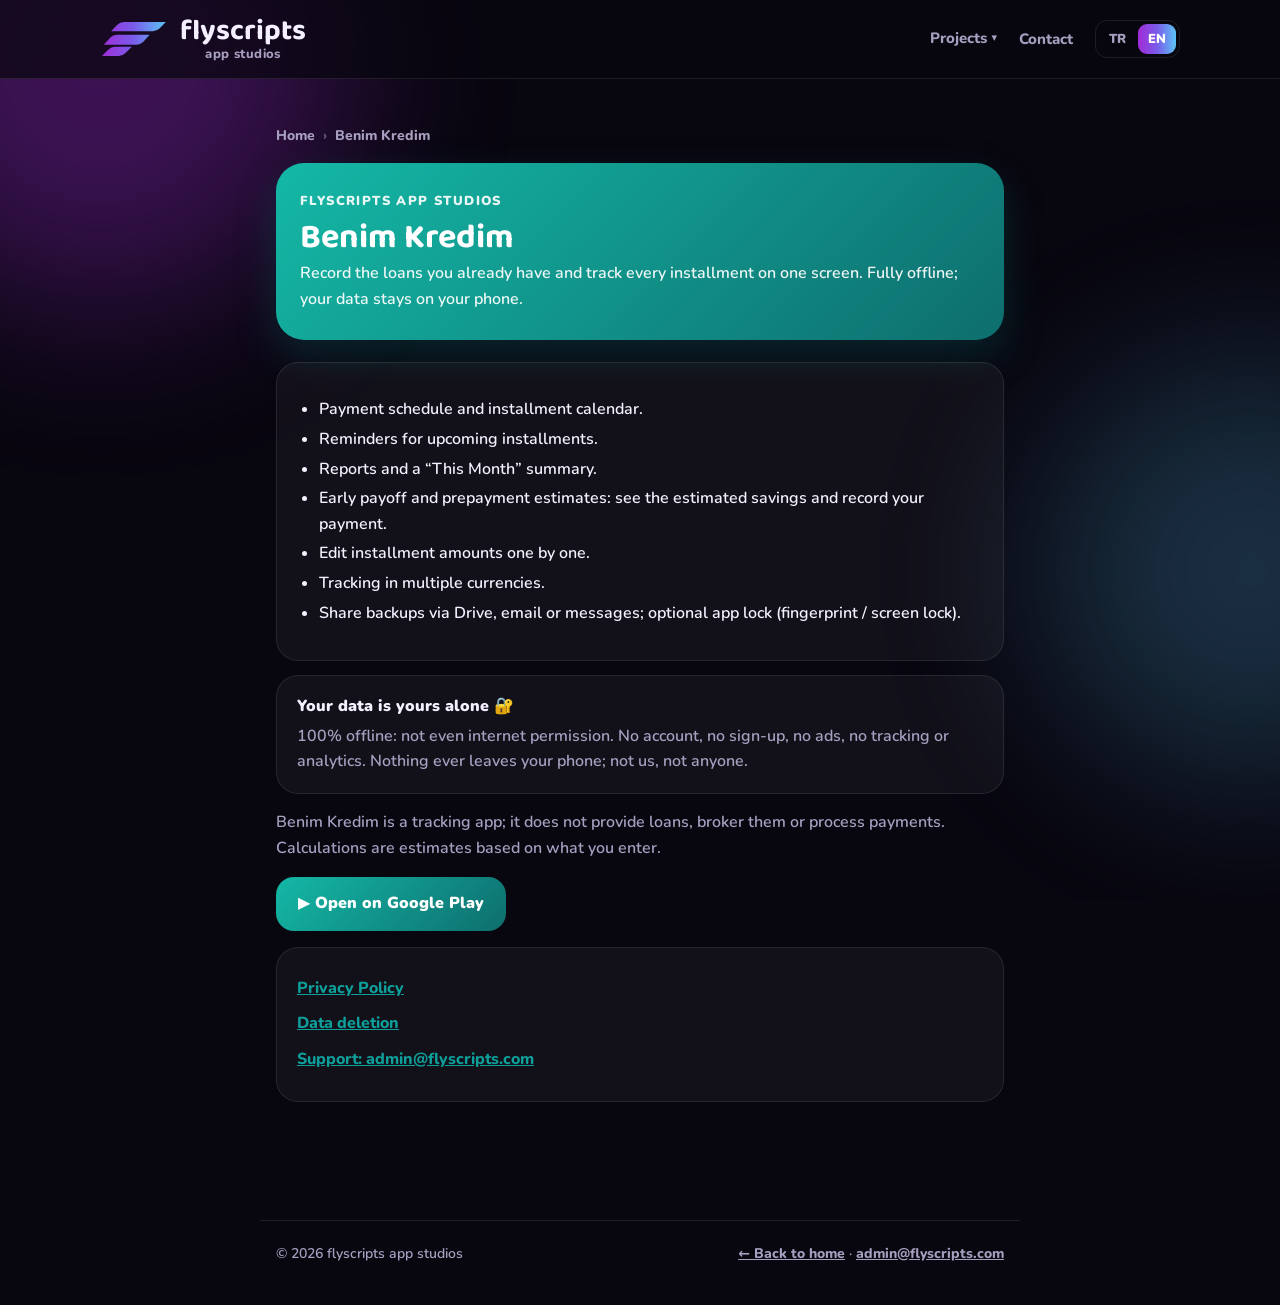
==== benimkredim/index.html @ d1149ee3 "Benim Kredim app page; policy breadcrumbs lead to each app page Co-Authored-By: Claude Opus 5.5 <nor" ====
<!doctype html>
<html lang="tr">
<head>
<meta charset="utf-8">
<meta name="viewport" content="width=device-width, initial-scale=1">
<meta name="description" content="Benim Kredim: kredi ve taksit takibi. Tamamen çevrimdışı, hesap yok, reklam yok; verileriniz yalnızca telefonunuzda.">
<meta name="robots" content="index, follow">
<link rel="canonical" href="https://www.flyscripts.com/benimkredim/">
<title>Benim Kredim</title>
<link rel="stylesheet" href="style.css?v=3">
<link rel="stylesheet" href="../assets/sub.css?v=4">
<link rel="icon" href="../assets/flyscripts-mark.svg" type="image/svg+xml">
<script src="lang.js?v=3"></script>
</head>
<body class="tr">
<div class="aurora"><span></span><span></span></div>
<header class="site-header">
  <div class="bar">
    <a class="logo" href="../"><img src="../assets/flyscripts-mark.svg" alt=""><span class="wm"><b>flyscripts</b><small>app studios</small></span></a>
    <nav>
      <div class="dd">
        <button class="dd-btn" aria-haspopup="true" aria-expanded="false"><span data-lang="tr">Projeler</span><span data-lang="en">Projects</span> <span class="caret">▾</span></button>
        <div class="dd-menu" role="menu">
          <a role="menuitem" href="../#benim-kredim"><img src="../assets/bk-icon.png" alt=""><span><b>Benim Kredim</b>
            <small><span data-lang="tr">Kredi taksit takibi · Google Play’de</span><span data-lang="en">Loan installment tracker · On Google Play</span></small></span></a>
          <a role="menuitem" href="../#pati-karnem"><img src="../assets/pati-icon.svg" alt=""><span><b>Pati Karnem</b>
            <small><span data-lang="tr">Evcil dost sağlık karnesi · Yakında</span><span data-lang="en">Pet health card · Coming soon</span></small></span></a>
          <a role="menuitem" href="../#daymosaic"><img src="../assets/dm-icon.png" alt=""><span><b>DayMosaic</b>
            <small><span data-lang="tr">Tek satır günlük · Yakında</span><span data-lang="en">One-line journal · Coming soon</span></small></span></a>
          <a role="menuitem" href="../#tint-alchemist"><img src="../assets/ta-icon.png" alt=""><span><b>Tint Alchemist</b>
            <small><span data-lang="tr">Renk karıştırma bulmacası · Yakında</span><span data-lang="en">Colour mixing puzzle · Coming soon</span></small></span></a>
        </div>
      </div>
      <a class="contact" href="../#iletisim"><span data-lang="tr">İletişim</span><span data-lang="en">Contact</span></a>
      <div class="lang"><button data-l="tr">TR</button><button data-l="en">EN</button></div>
    </nav>
  </div>
</header>
<div class="wrap">
  <nav class="crumbs" aria-label="breadcrumb"><a href="../"><span data-lang="tr">Ana sayfa</span><span data-lang="en">Home</span></a><span class="sep">›</span><a href="../#benim-kredim">Benim Kredim</a></nav>
  <div data-lang="tr">
    <div class="hero">
      <div class="brand">flyscripts app studios</div>
      <h1>Benim Kredim</h1>
      <p>Bankalardan almış olduğunuz kredileri kendiniz kaydedin, taksitlerinizi tek ekranda takip edin. Tamamen çevrimdışı; verileriniz telefonunuzda kalır.</p>
    </div>
    <div class="card">
      <ul>
        <li>Ödeme planı ve taksit takvimi.</li>
        <li>Yaklaşan taksitler için hatırlatmalar.</li>
        <li>Raporlar ve “Bu Ay” özeti.</li>
        <li>Erken kapama ve ara ödeme tahmini: tahmini tasarrufu görün, ödemenizi kaydedin.</li>
        <li>Taksit tutarlarını tek tek düzenleme.</li>
        <li>Farklı para birimlerinde takip.</li>
        <li>Yedeği Drive, e-posta ya da mesajla paylaşma; isteğe bağlı uygulama kilidi (parmak izi / ekran kilidi).</li>
      </ul>
    </div>
    <div class="card">
      <h3 style="margin-top:0">Verileriniz sadece sizin 🔐</h3>
      <p class="muted" style="margin:0">%100 çevrimdışı: internet izni bile yok. Hesap yok, kayıt yok, reklam yok, takip ve analitik yok. Hiçbir şey telefonunuzdan çıkmaz; ne biz görürüz, ne başkası.</p>
    </div>
    <p class="muted">Benim Kredim bir takip uygulamasıdır; kredi vermez, aracılık yapmaz, ödeme işlemez. Hesaplamalar girdiğiniz bilgilere göre tahminidir.</p>
    <p><a class="btn" style="background:linear-gradient(135deg,#14B8A6,#0E6E6E)" href="https://play.google.com/store/apps/details?id=com.benimkredim.kredi_takip" target="_blank" rel="noopener">▶ Google Play’de aç</a></p>
    <div class="card links">
      <a href="gizlilik.html">Gizlilik Politikası</a>
      <a href="veri-silme.html">Veri silme</a>
      <a href="mailto:admin@flyscripts.com">Destek: admin@flyscripts.com</a>
    </div>
  </div>
  <div data-lang="en">
    <div class="hero">
      <div class="brand">flyscripts app studios</div>
      <h1>Benim Kredim</h1>
      <p>Record the loans you already have and track every installment on one screen. Fully offline; your data stays on your phone.</p>
    </div>
    <div class="card">
      <ul>
        <li>Payment schedule and installment calendar.</li>
        <li>Reminders for upcoming installments.</li>
        <li>Reports and a “This Month” summary.</li>
        <li>Early payoff and prepayment estimates: see the estimated savings and record your payment.</li>
        <li>Edit installment amounts one by one.</li>
        <li>Tracking in multiple currencies.</li>
        <li>Share backups via Drive, email or messages; optional app lock (fingerprint / screen lock).</li>
      </ul>
    </div>
    <div class="card">
      <h3 style="margin-top:0">Your data is yours alone 🔐</h3>
      <p class="muted" style="margin:0">100% offline: not even internet permission. No account, no sign-up, no ads, no tracking or analytics. Nothing ever leaves your phone; not us, not anyone.</p>
    </div>
    <p class="muted">Benim Kredim is a tracking app; it does not provide loans, broker them or process payments. Calculations are estimates based on what you enter.</p>
    <p><a class="btn" style="background:linear-gradient(135deg,#14B8A6,#0E6E6E)" href="https://play.google.com/store/apps/details?id=com.benimkredim.kredi_takip" target="_blank" rel="noopener">▶ Open on Google Play</a></p>
    <div class="card links">
      <a href="gizlilik.html?lang=en">Privacy Policy</a>
      <a href="veri-silme.html?lang=en">Data deletion</a>
      <a href="mailto:admin@flyscripts.com">Support: admin@flyscripts.com</a>
    </div>
  </div>
</div>
<footer class="site-footer"><span>© 2026 flyscripts app studios</span><span><a href="../"><span data-lang="tr">← Ana sayfaya dön</span><span data-lang="en">← Back to home</span></a> · <a href="mailto:admin@flyscripts.com">admin@flyscripts.com</a></span></footer>
<script>
(function () {
  var dd = document.querySelector('.dd'), b = dd && dd.querySelector('.dd-btn');
  if (!dd) return;
  b.onclick = function (e) { e.stopPropagation(); b.setAttribute('aria-expanded', dd.classList.toggle('open')); };
  document.addEventListener('click', function () { dd.classList.remove('open'); b.setAttribute('aria-expanded', false); });
  document.addEventListener('keydown', function (e) { if (e.key === 'Escape') dd.classList.remove('open'); });
})();
</script>
</body>
</html>
---- benimkredim/style.css ----
/* Benim Kredim sayfaları — uygulamanın renkleri ve kendi gömülü yazı tipleri (SIL OFL). */
@font-face { font-family: "Nunito"; src: url("../patikarnem/fonts/Nunito.ttf") format("truetype"); font-weight: 200 1000; font-display: swap; }
@font-face { font-family: "Baloo 2"; src: url("../patikarnem/fonts/Baloo2.ttf") format("truetype"); font-weight: 400 800; font-display: swap; }

:root {
  --bg: #FFF7EF; --card: #FFFFFF; --ink: #2B2040; --soft: #6E6382; --line: #F0E4DA;
  --coral: #FF6B8B; --grape: #8B5CF6; --sky: #4C8DFF; --mint: #14B8A6; --sun: #FFB627; --danger: #E5484D;
}
@media (prefers-color-scheme: dark) {
  :root { --bg: #16111F; --card: #231B30; --ink: #F4EEFF; --soft: #B4A9C8; --line: #2E2440; }
}
* { box-sizing: border-box; }
html, body { margin: 0; }
body {
  font-family: "Nunito", system-ui, sans-serif; font-weight: 600; color: var(--ink); background: var(--bg);
  line-height: 1.6; -webkit-font-smoothing: antialiased;
}
a { color: #0E9F9A; font-weight: 800; }
.wrap { max-width: 760px; margin: 0 auto; padding: 24px 16px 64px; }
.hero {
  border-radius: 28px; padding: 28px 24px; color: #fff; margin-bottom: 22px;
  background: linear-gradient(135deg, #14B8A6, #0E6E6E); box-shadow: 0 16px 40px rgba(14,110,110,.3);
}
.hero .brand { font-size: 13px; font-weight: 900; letter-spacing: 1.4px; opacity: .9; text-transform: uppercase; }
.hero h1 { font-family: "Baloo 2", sans-serif; font-weight: 700; font-size: 34px; line-height: 1.15; margin: 6px 0 4px; }
.hero p { margin: 0; opacity: .92; }
h2 { font-family: "Baloo 2", sans-serif; font-weight: 700; font-size: 22px; margin: 28px 0 6px; }
h3 { font-size: 16px; font-weight: 900; margin: 18px 0 4px; }
.card { background: var(--card); border: 1px solid var(--line); border-radius: 22px; padding: 18px 20px; margin: 14px 0; }
.muted { color: var(--soft); }
ul { padding-left: 22px; } li { margin: 4px 0; }
.lang { display: inline-flex; background: var(--card); border: 1px solid var(--line); border-radius: 16px; padding: 4px; gap: 4px; margin-bottom: 16px; }
.lang button {
  font: inherit; font-weight: 900; border: 0; border-radius: 12px; padding: 8px 16px; cursor: pointer;
  background: transparent; color: var(--soft);
}
.lang button.on { background: linear-gradient(135deg, #14B8A6, #0E6E6E); color: #fff; }
[data-lang] { display: none; }
body.tr [data-lang="tr"], body.en [data-lang="en"] { display: block; }
body.tr span[data-lang="tr"], body.en span[data-lang="en"] { display: inline; }
.btn {
  display: inline-block; text-decoration: none; color: #fff; font-weight: 900; border: 0; cursor: pointer; font-size: 16px;
  padding: 14px 22px; border-radius: 18px; background: linear-gradient(135deg, var(--coral), var(--grape));
}
.links a { display: block; margin: 10px 0; }
input[type=password] {
  width: 100%; font: inherit; padding: 14px 16px; border-radius: 16px; border: 2px solid var(--line);
  background: var(--bg); color: var(--ink); margin: 6px 0 12px;
}
.status { text-align: center; padding: 28px 8px; }
.status .icon { font-size: 64px; line-height: 1; }
.ok { color: var(--mint); } .err { color: var(--danger); }
footer { margin-top: 36px; font-size: 13px; color: var(--soft); text-align: center; }
---- assets/sub.css ----
/* Alt sayfalar (gizlilik, veri silme): ana sitenin koyu teması ve üst çubuğu.
   Her uygulamanın style.css'inden SONRA yüklenir. */
:root {
  --bg: #08060F; --bg2: #110D1D; --card: rgba(255,255,255,.045); --line: rgba(255,255,255,.09);
  --ink: #F4F0FF; --soft: #A79FC0;
  --violet: #A12BD6; --indigo: #7A5BEA; --cyan: #5BC4F5;
  --brand: linear-gradient(90deg, var(--violet), var(--indigo) 50%, var(--cyan));
}
body { background: var(--bg); color: var(--ink); }
.card { background: var(--card); border-color: var(--line); }
.aurora { position: fixed; inset: 0; z-index: -1; overflow: hidden; pointer-events: none; }
.aurora span { position: absolute; border-radius: 50%; filter: blur(90px); opacity: .35; }
.aurora span:nth-child(1) { width: 480px; height: 480px; background: var(--violet); top: -180px; left: -140px; }
.aurora span:nth-child(2) { width: 420px; height: 420px; background: var(--cyan); top: 40%; right: -180px; opacity: .22; }

/* Üst çubuk (ana sayfadakinin aynısı) */
.site-header { position: sticky; top: 0; z-index: 10; backdrop-filter: blur(14px); background: rgba(8,6,15,.7); border-bottom: 1px solid var(--line); }
.site-header .bar { max-width: 1120px; margin: 0 auto; padding: 0 20px; display: flex; align-items: center; gap: 18px; height: 78px; }
.site-header .logo { display: flex; align-items: center; gap: 14px; text-decoration: none; color: var(--ink); }
.site-header .logo img { height: 34px; }
.site-header .wm { display: flex; flex-direction: column; align-items: center; line-height: 1; }
.site-header .wm b { font-family: "Baloo 2", sans-serif; font-weight: 700; font-size: 29px; }
.site-header .wm small { color: var(--soft); font-weight: 800; font-size: 13px; letter-spacing: .4px; margin-top: 2px; }
.site-header nav { margin-left: auto; display: flex; gap: 22px; align-items: center; }
.site-header nav > a { text-decoration: none; color: var(--soft); font-weight: 800; font-size: 15px; }
.site-header nav > a:hover { color: var(--ink); }
.site-header .lang { display: inline-flex; margin: 0; background: transparent; border: 1px solid var(--line); border-radius: 12px; padding: 3px; gap: 2px; }
.site-header .lang button { font: inherit; font-size: 13px; font-weight: 900; border: 0; padding: 5px 10px; border-radius: 9px; cursor: pointer; background: transparent; color: var(--soft); }
.site-header .lang button.on { background: var(--brand); color: #fff; }

.dd { position: relative; }
.dd-btn { white-space: nowrap; display: inline-flex; align-items: center; gap: 4px; font: inherit; font-weight: 800; font-size: 15px; line-height: 1.6; color: var(--soft); background: none; border: 0; cursor: pointer; padding: 0; }
.dd-btn:hover, .dd.open .dd-btn { color: var(--ink); }
.dd .caret { display: inline-block; font-size: 11px; transition: transform .2s; }
.dd.open .caret { transform: rotate(180deg); }
.dd-menu {
  position: absolute; top: calc(100% + 10px); right: -12px; width: 320px; padding: 8px; border-radius: 20px;
  background: rgba(17,13,29,.97); border: 1px solid var(--line); box-shadow: 0 24px 60px rgba(0,0,0,.5);
  opacity: 0; visibility: hidden; transform: translateY(-6px); transition: opacity .18s, transform .18s, visibility .18s;
}
.dd-menu::before { content: ""; position: absolute; top: -12px; left: 0; right: 0; height: 12px; }
.dd.open .dd-menu { opacity: 1; visibility: visible; transform: none; }
@media (hover: hover) { .dd:hover .dd-menu { opacity: 1; visibility: visible; transform: none; } }
.dd-menu a { display: flex; align-items: center; gap: 12px; padding: 10px; border-radius: 14px; text-decoration: none; color: var(--ink); }
.dd-menu a:hover { background: rgba(255,255,255,.06); }
.dd-menu img { width: 40px; height: 40px; border-radius: 12px; flex: none; }
.dd-menu b { display: block; font-size: 15px; line-height: 1.2; }
.dd-menu small { display: block; color: var(--soft); font-size: 12.5px; font-weight: 700; }

/* İçerik üstünde: Ana sayfa › Uygulama › Sayfa */
.crumbs { display: flex; flex-wrap: wrap; gap: 8px; align-items: center; margin: 22px 0 16px; font-size: 14px; font-weight: 800; color: var(--soft); }
.crumbs a { color: var(--soft); text-decoration: none; }
.crumbs a:hover { color: var(--ink); }
.crumbs .sep { opacity: .5; }

.site-footer { max-width: 760px; margin: 40px auto 0; padding: 22px 16px 40px; border-top: 1px solid var(--line);
  display: flex; flex-wrap: wrap; gap: 12px; justify-content: space-between; color: var(--soft); font-size: 14px; }
.site-footer a { color: var(--soft); }

@media (max-width: 640px) {
  .site-header .wm small { display: none; }
  .site-header .wm b { font-size: 24px; }
  .site-header .logo img { height: 28px; }
  .site-header nav > a.contact { display: none; }
  .dd-menu { right: -70px; width: 280px; }
}

/* Satır içi dil parçaları (menü, gezinti izi) blok olmasın */
body.tr span[data-lang="tr"], body.en span[data-lang="en"] { display: inline; }
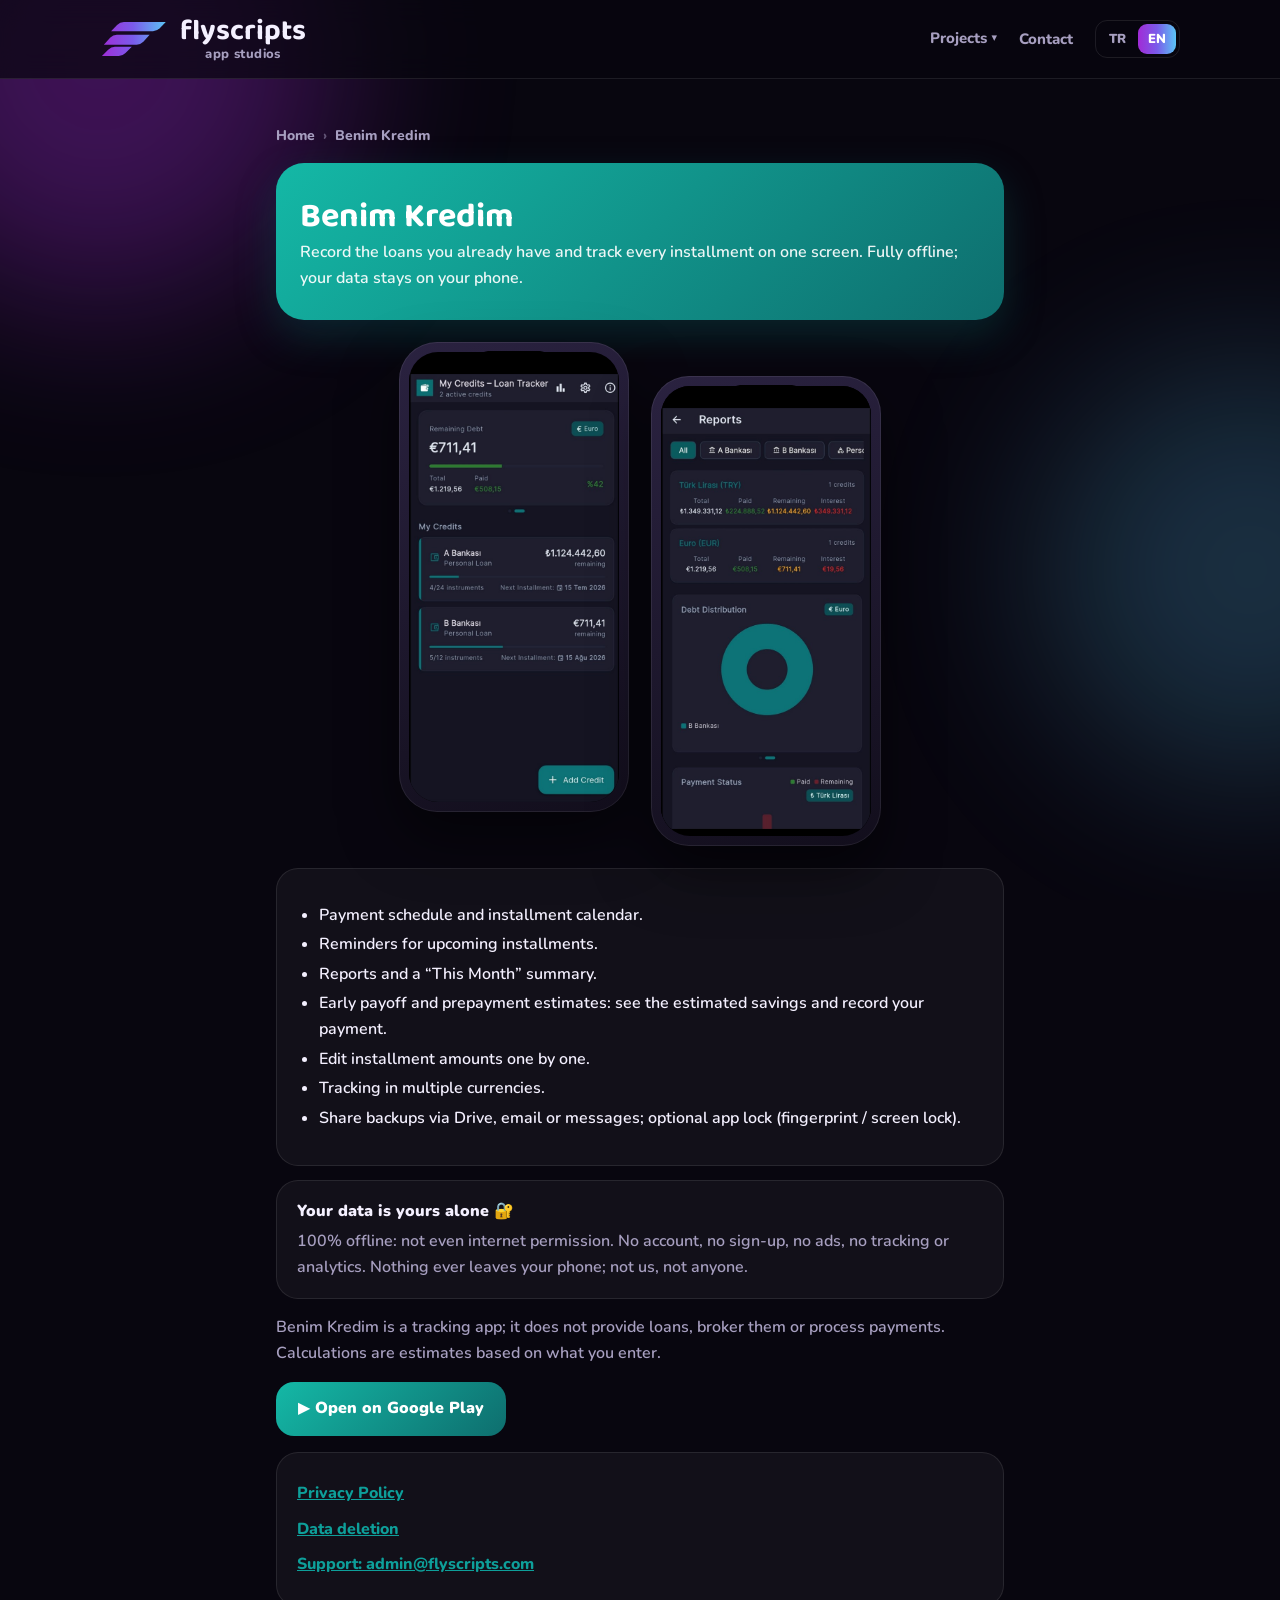
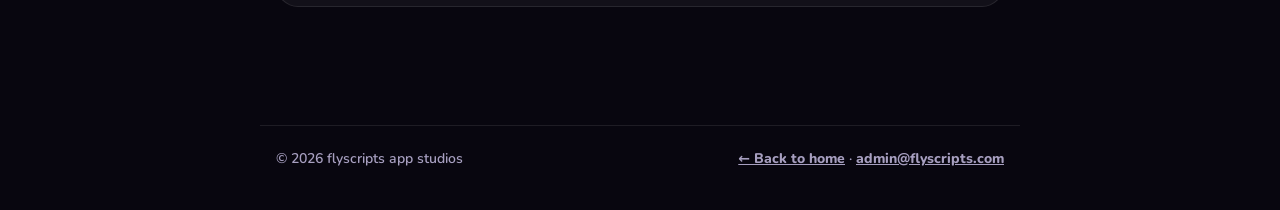
==== commit ab8a101d: "App pages: screenshots under the title, fuller Pati Karnem and Tint Alchemist pages, no studio line " ====
--- a/benimkredim/index.html
+++ b/benimkredim/index.html
@@ -8,7 +8,7 @@
 <link rel="canonical" href="https://www.flyscripts.com/benimkredim/">
 <title>Benim Kredim</title>
 <link rel="stylesheet" href="style.css?v=3">
-<link rel="stylesheet" href="../assets/sub.css?v=4">
+<link rel="stylesheet" href="../assets/sub.css?v=5">
 <link rel="icon" href="../assets/flyscripts-mark.svg" type="image/svg+xml">
 <script src="lang.js?v=3"></script>
 </head>
@@ -21,13 +21,13 @@
       <div class="dd">
         <button class="dd-btn" aria-haspopup="true" aria-expanded="false"><span data-lang="tr">Projeler</span><span data-lang="en">Projects</span> <span class="caret">▾</span></button>
         <div class="dd-menu" role="menu">
-          <a role="menuitem" href="../#benim-kredim"><img src="../assets/bk-icon.png" alt=""><span><b>Benim Kredim</b>
+          <a role="menuitem" href="../benimkredim/"><img src="../assets/bk-icon.png" alt=""><span><b>Benim Kredim</b>
             <small><span data-lang="tr">Kredi taksit takibi · Google Play’de</span><span data-lang="en">Loan installment tracker · On Google Play</span></small></span></a>
-          <a role="menuitem" href="../#pati-karnem"><img src="../assets/pati-icon.svg" alt=""><span><b>Pati Karnem</b>
+          <a role="menuitem" href="../patikarnem/"><img src="../assets/pati-icon.svg" alt=""><span><b>Pati Karnem</b>
             <small><span data-lang="tr">Evcil dost sağlık karnesi · Yakında</span><span data-lang="en">Pet health card · Coming soon</span></small></span></a>
-          <a role="menuitem" href="../#daymosaic"><img src="../assets/dm-icon.png" alt=""><span><b>DayMosaic</b>
+          <a role="menuitem" href="../daymosaic/"><img src="../assets/dm-icon.png" alt=""><span><b>DayMosaic</b>
             <small><span data-lang="tr">Tek satır günlük · Yakında</span><span data-lang="en">One-line journal · Coming soon</span></small></span></a>
-          <a role="menuitem" href="../#tint-alchemist"><img src="../assets/ta-icon.png" alt=""><span><b>Tint Alchemist</b>
+          <a role="menuitem" href="../tintalchemist/"><img src="../assets/ta-icon.png" alt=""><span><b>Tint Alchemist</b>
             <small><span data-lang="tr">Renk karıştırma bulmacası · Yakında</span><span data-lang="en">Colour mixing puzzle · Coming soon</span></small></span></a>
         </div>
       </div>
@@ -40,10 +40,10 @@
   <nav class="crumbs" aria-label="breadcrumb"><a href="../"><span data-lang="tr">Ana sayfa</span><span data-lang="en">Home</span></a><span class="sep">›</span><a href="../#benim-kredim">Benim Kredim</a></nav>
   <div data-lang="tr">
     <div class="hero">
-      <div class="brand">flyscripts app studios</div>
       <h1>Benim Kredim</h1>
       <p>Bankalardan almış olduğunuz kredileri kendiniz kaydedin, taksitlerinizi tek ekranda takip edin. Tamamen çevrimdışı; verileriniz telefonunuzda kalır.</p>
     </div>
+    <div class="shots-row" aria-hidden="true"><div class="ph"><div class="scr"><img src="../assets/bk-tr-01.jpg" alt=""></div></div><div class="ph"><div class="scr"><img src="../assets/bk-tr-02.jpg" alt=""></div></div></div>
     <div class="card">
       <ul>
         <li>Ödeme planı ve taksit takvimi.</li>
@@ -69,10 +69,10 @@
   </div>
   <div data-lang="en">
     <div class="hero">
-      <div class="brand">flyscripts app studios</div>
       <h1>Benim Kredim</h1>
       <p>Record the loans you already have and track every installment on one screen. Fully offline; your data stays on your phone.</p>
     </div>
+    <div class="shots-row" aria-hidden="true"><div class="ph"><div class="scr"><img src="../assets/bk-en-01.jpg" alt=""></div></div><div class="ph"><div class="scr"><img src="../assets/bk-en-02.jpg" alt=""></div></div></div>
     <div class="card">
       <ul>
         <li>Payment schedule and installment calendar.</li>
--- a/assets/sub.css
+++ b/assets/sub.css
@@ -67,3 +67,25 @@
 
 /* Satır içi dil parçaları (menü, gezinti izi) blok olmasın */
 body.tr span[data-lang="tr"], body.en span[data-lang="en"] { display: inline; }
+
+
+/* Uygulama sayfaları: kahraman kartın altında telefon çerçevesinde ekran görüntüleri */
+.shots-row { display: flex; justify-content: center; align-items: flex-start; gap: 22px; margin: 6px 0 22px; flex-wrap: wrap; }
+.shots-row .ph {
+  width: 230px; height: 470px; border-radius: 38px; padding: 10px; position: relative; flex: none;
+  background: linear-gradient(160deg, #2a2240, #120e1c); box-shadow: 0 26px 56px rgba(0,0,0,.5), inset 0 0 0 1px rgba(255,255,255,.08);
+}
+.shots-row .ph .scr { width: 100%; height: 100%; border-radius: 29px; overflow: hidden; background: #000; }
+.shots-row .ph img { width: 100%; display: block; padding-top: 22px; background: #000; }
+.shots-row .ph::before { content: ""; position: absolute; top: 9px; left: 50%; transform: translateX(-50%); width: 70px; height: 18px; border-radius: 10px; background: #000; z-index: 1; }
+.shots-row .ph:nth-child(2) { margin-top: 34px; }
+.shots-row .paper { width: 250px; margin-top: 60px; border-radius: 14px; overflow: hidden; border: 6px solid #fff; transform: rotate(3deg); box-shadow: 0 26px 56px rgba(0,0,0,.5); flex: none; }
+.shots-row .paper img { width: 100%; display: block; }
+@media (max-width: 560px) {
+  .shots-row { gap: 12px; flex-wrap: nowrap; }
+  .shots-row .ph { width: calc(50% - 6px); height: auto; aspect-ratio: 230 / 470; border-radius: 28px; padding: 7px; }
+  .shots-row .ph .scr { border-radius: 22px; }
+  .shots-row .ph img { padding-top: 16px; }
+  .shots-row .ph::before { width: 50px; height: 13px; top: 7px; }
+  .shots-row .paper { width: calc(50% - 6px); margin-top: 30px; border-width: 4px; }
+}
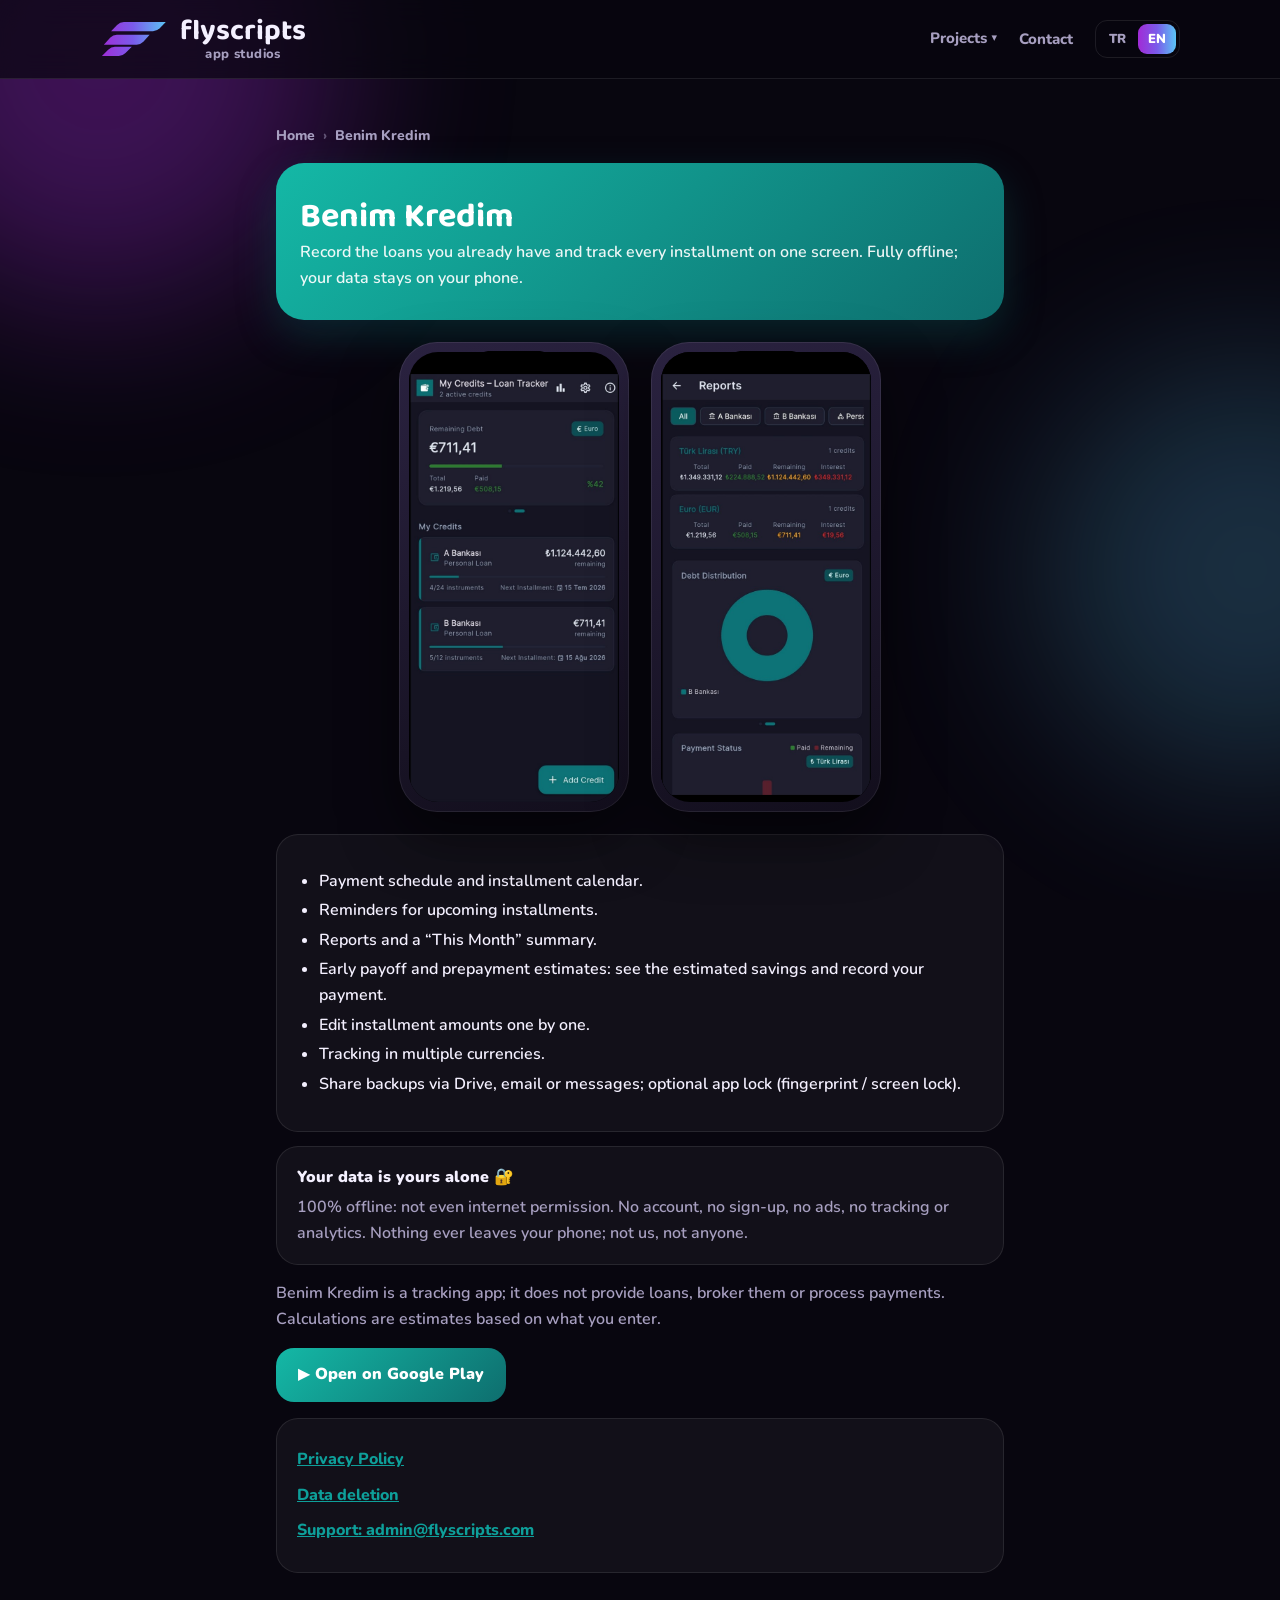
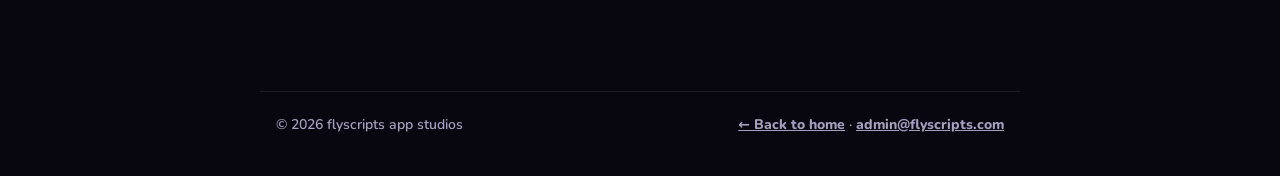
==== commit 5f9fd74f: "App pages: screenshots on one line Co-Authored-By: Claude Opus 5.5 <noreply@anthropic.com>" ====
--- a/benimkredim/index.html
+++ b/benimkredim/index.html
@@ -8,7 +8,7 @@
 <link rel="canonical" href="https://www.flyscripts.com/benimkredim/">
 <title>Benim Kredim</title>
 <link rel="stylesheet" href="style.css?v=3">
-<link rel="stylesheet" href="../assets/sub.css?v=5">
+<link rel="stylesheet" href="../assets/sub.css?v=6">
 <link rel="icon" href="../assets/flyscripts-mark.svg" type="image/svg+xml">
 <script src="lang.js?v=3"></script>
 </head>
--- a/assets/sub.css
+++ b/assets/sub.css
@@ -78,8 +78,7 @@
 .shots-row .ph .scr { width: 100%; height: 100%; border-radius: 29px; overflow: hidden; background: #000; }
 .shots-row .ph img { width: 100%; display: block; padding-top: 22px; background: #000; }
 .shots-row .ph::before { content: ""; position: absolute; top: 9px; left: 50%; transform: translateX(-50%); width: 70px; height: 18px; border-radius: 10px; background: #000; z-index: 1; }
-.shots-row .ph:nth-child(2) { margin-top: 34px; }
-.shots-row .paper { width: 250px; margin-top: 60px; border-radius: 14px; overflow: hidden; border: 6px solid #fff; transform: rotate(3deg); box-shadow: 0 26px 56px rgba(0,0,0,.5); flex: none; }
+.shots-row .paper { width: 250px; align-self: center; border-radius: 14px; overflow: hidden; border: 6px solid #fff; box-shadow: 0 26px 56px rgba(0,0,0,.5); flex: none; }
 .shots-row .paper img { width: 100%; display: block; }
 @media (max-width: 560px) {
   .shots-row { gap: 12px; flex-wrap: nowrap; }
@@ -87,5 +86,5 @@
   .shots-row .ph .scr { border-radius: 22px; }
   .shots-row .ph img { padding-top: 16px; }
   .shots-row .ph::before { width: 50px; height: 13px; top: 7px; }
-  .shots-row .paper { width: calc(50% - 6px); margin-top: 30px; border-width: 4px; }
+  .shots-row .paper { width: calc(50% - 6px); border-width: 4px; }
 }
